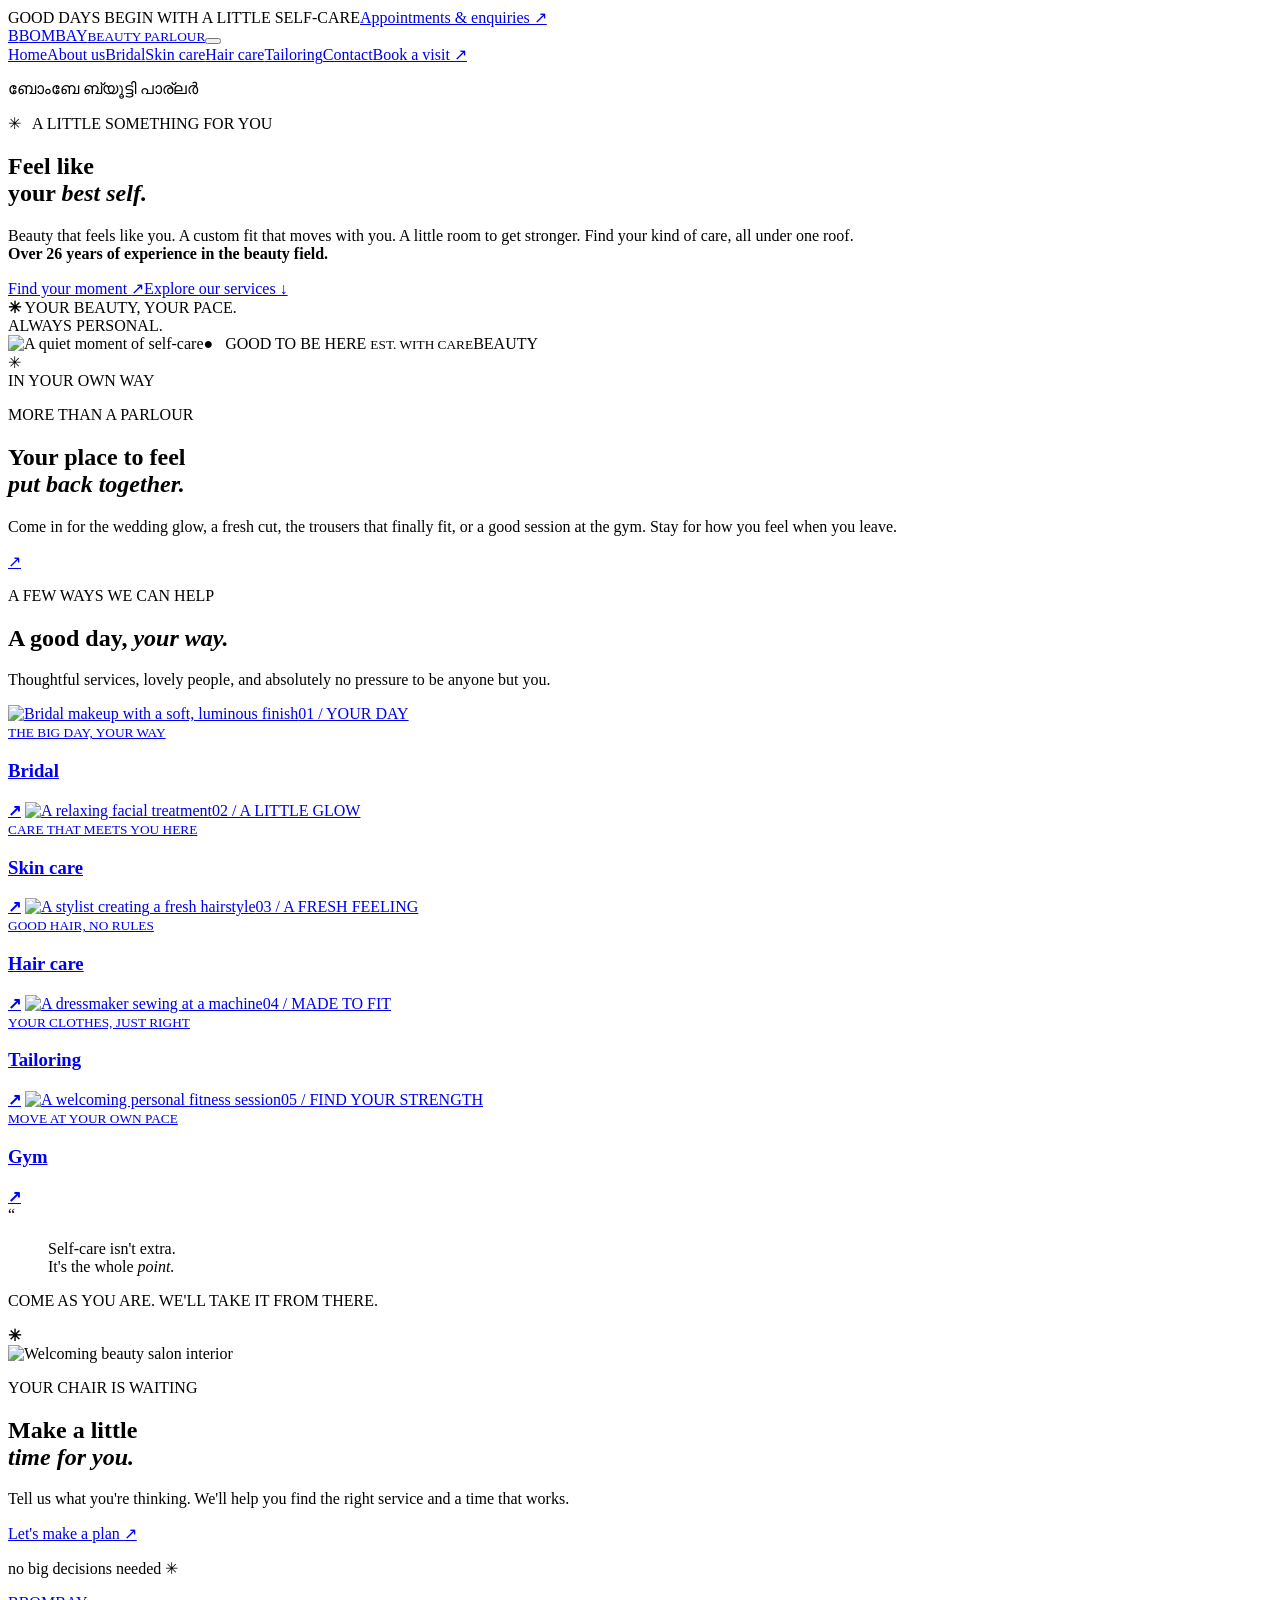
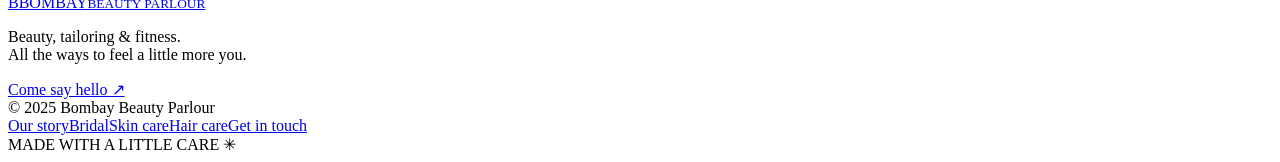
==== index.html @ 86fa7dbe "Add core Bombay Beauty Parlour pages" ====
<!doctype html>
<html lang="en">
<head>
<meta charset="utf-8"><meta name="viewport" content="width=device-width,initial-scale=1"><meta name="theme-color" content="#f8f5ef"><meta name="description" content="Beauty that feels like you, a custom fit, and room to get stronger. Discover Bombay Beauty Parlour.">
<title>Bombay Beauty Parlour | Beauty, Tailoring & Fitness</title><link rel="preconnect" href="https://fonts.googleapis.com"><link rel="preconnect" href="https://fonts.gstatic.com" crossorigin><link href="https://fonts.googleapis.com/css2?family=DM+Sans:wght@400;500;600;700&family=Playfair+Display:ital,wght@0,500;0,600;1,500&display=swap" rel="stylesheet"><link rel="stylesheet" href="styles.css"><script src="script.js" defer></script>
</head>
<body>
<div class="announcement"><span>GOOD DAYS BEGIN WITH A LITTLE SELF-CARE</span><a href="contact.html">Appointments & enquiries ↗</a></div>
<header class="header"><a class="brand" href="index.html"><span class="brand-symbol">B</span><span>BOMBAY<small>BEAUTY PARLOUR</small></span></a><button class="menu-toggle" aria-label="Open navigation" aria-expanded="false"><i></i><i></i></button><nav class="nav"><a class="active" href="index.html">Home</a><a href="about.html">About us</a><a href="bridal.html">Bridal</a><a href="skincare.html">Skin care</a><a href="haircare.html">Hair care</a><a href="tailoring.html">Tailoring</a><a href="contact.html">Contact</a><a class="nav-book" href="contact.html">Book a visit ↗</a></nav></header>
<main>
<p class="home-malayalam-brand">ബോംബേ ബ്യൂട്ടി പാര്ലർ</p>
<section class="hero"><div class="hero-copy"><p class="eyebrow">✳ &nbsp; A LITTLE SOMETHING FOR YOU</p><h1>Feel like<br>your <em>best self.</em></h1><p class="body-copy">Beauty that feels like you. A custom fit that moves with you. A little room to get stronger. Find your kind of care, all under one roof.<br><strong>Over 26 years of experience in the beauty field.</strong></p><div class="actions"><a class="button" href="contact.html">Find your moment <span>↗</span></a><a class="underlink" href="#services">Explore our services ↓</a></div><div class="hero-note"><b>✳</b> YOUR BEAUTY, YOUR PACE.<br><span>ALWAYS PERSONAL.</span></div></div><div class="hero-photo"><img src="https://images.pexels.com/photos/3760854/pexels-photo-3760854.jpeg?auto=compress&cs=tinysrgb&w=1400" alt="A quiet moment of self-care"><span class="photo-label">● &nbsp; GOOD TO BE HERE <small>EST. WITH CARE</small></span><span class="photo-stamp">BEAUTY<br>✳<br>IN YOUR OWN WAY</span></div></section>
<section class="intro"><div><p class="eyebrow">MORE THAN A PARLOUR</p><h2>Your place to feel<br><em>put back together.</em></h2></div><p>Come in for the wedding glow, a fresh cut, the trousers that finally fit, or a good session at the gym. Stay for how you feel when you leave.</p><a class="round-link" href="about.html" aria-label="Read about us">↗</a></section>
<section class="services wrap" id="services"><div class="section-title"><div><p class="eyebrow">A FEW WAYS WE CAN HELP</p><h2>A good day, <em>your way.</em></h2></div><p>Thoughtful services, lovely people, and absolutely no pressure to be anyone but you.</p></div><div class="service-grid">
<a class="service-card wide" href="bridal.html"><img src="https://images.pexels.com/photos/3014856/pexels-photo-3014856.jpeg?auto=compress&cs=tinysrgb&w=900" alt="Bridal makeup with a soft, luminous finish" loading="lazy"><span class="number">01 / YOUR DAY</span><div><small>THE BIG DAY, YOUR WAY</small><h3>Bridal</h3></div><b>↗</b></a>
<a class="service-card" href="skincare.html"><img src="https://images.pexels.com/photos/3985360/pexels-photo-3985360.jpeg?auto=compress&cs=tinysrgb&w=900" alt="A relaxing facial treatment" loading="lazy"><span class="number">02 / A LITTLE GLOW</span><div><small>CARE THAT MEETS YOU HERE</small><h3>Skin care</h3></div><b>↗</b></a>
<a class="service-card" href="haircare.html"><img src="https://images.pexels.com/photos/3992874/pexels-photo-3992874.jpeg?auto=compress&cs=tinysrgb&w=900" alt="A stylist creating a fresh hairstyle" loading="lazy"><span class="number">03 / A FRESH FEELING</span><div><small>GOOD HAIR, NO RULES</small><h3>Hair care</h3></div><b>↗</b></a>
<a class="service-card wide" href="tailoring.html"><img src="https://images.pexels.com/photos/3738089/pexels-photo-3738089.jpeg?auto=compress&cs=tinysrgb&w=900" alt="A dressmaker sewing at a machine" loading="lazy"><span class="number">04 / MADE TO FIT</span><div><small>YOUR CLOTHES, JUST RIGHT</small><h3>Tailoring</h3></div><b>↗</b></a>
<a class="service-card wide" href="contact.html#gym"><img src="https://images.pexels.com/photos/3764011/pexels-photo-3764011.jpeg?auto=compress&cs=tinysrgb&w=900" alt="A welcoming personal fitness session" loading="lazy"><span class="number">05 / FIND YOUR STRENGTH</span><div><small>MOVE AT YOUR OWN PACE</small><h3>Gym</h3></div><b>↗</b></a>
</div></section>
<section class="quote"><span>“</span><blockquote>Self-care isn't extra.<br>It's the whole <em>point.</em></blockquote><p>COME AS YOU ARE. WE'LL TAKE IT FROM THERE.</p><b>✳</b></section>
<section class="visit wrap"><img src="https://images.pexels.com/photos/3997989/pexels-photo-3997989.jpeg?auto=compress&cs=tinysrgb&w=1100" alt="Welcoming beauty salon interior" loading="lazy"><div><p class="eyebrow">YOUR CHAIR IS WAITING</p><h2>Make a little<br><em>time for you.</em></h2><p>Tell us what you're thinking. We'll help you find the right service and a time that works.</p><a class="button" href="contact.html">Let's make a plan <span>↗</span></a><p class="hand-note">no big decisions needed ✳</p></div></section>
</main>
<footer class="footer"><div class="footer-main"><a class="brand footer-brand" href="index.html"><span class="brand-symbol">B</span><span>BOMBAY<small>BEAUTY PARLOUR</small></span></a><p>Beauty, tailoring & fitness.<br>All the ways to feel a little more you.</p><a class="footer-hello" href="contact.html">Come say hello ↗</a></div><div class="footer-bottom"><span>© 2025 Bombay Beauty Parlour</span><div><a href="about.html">Our story</a><a href="bridal.html">Bridal</a><a href="skincare.html">Skin care</a><a href="haircare.html">Hair care</a><a href="contact.html">Get in touch</a></div><span>MADE WITH A LITTLE CARE ✳</span></div></footer>
</body></html>
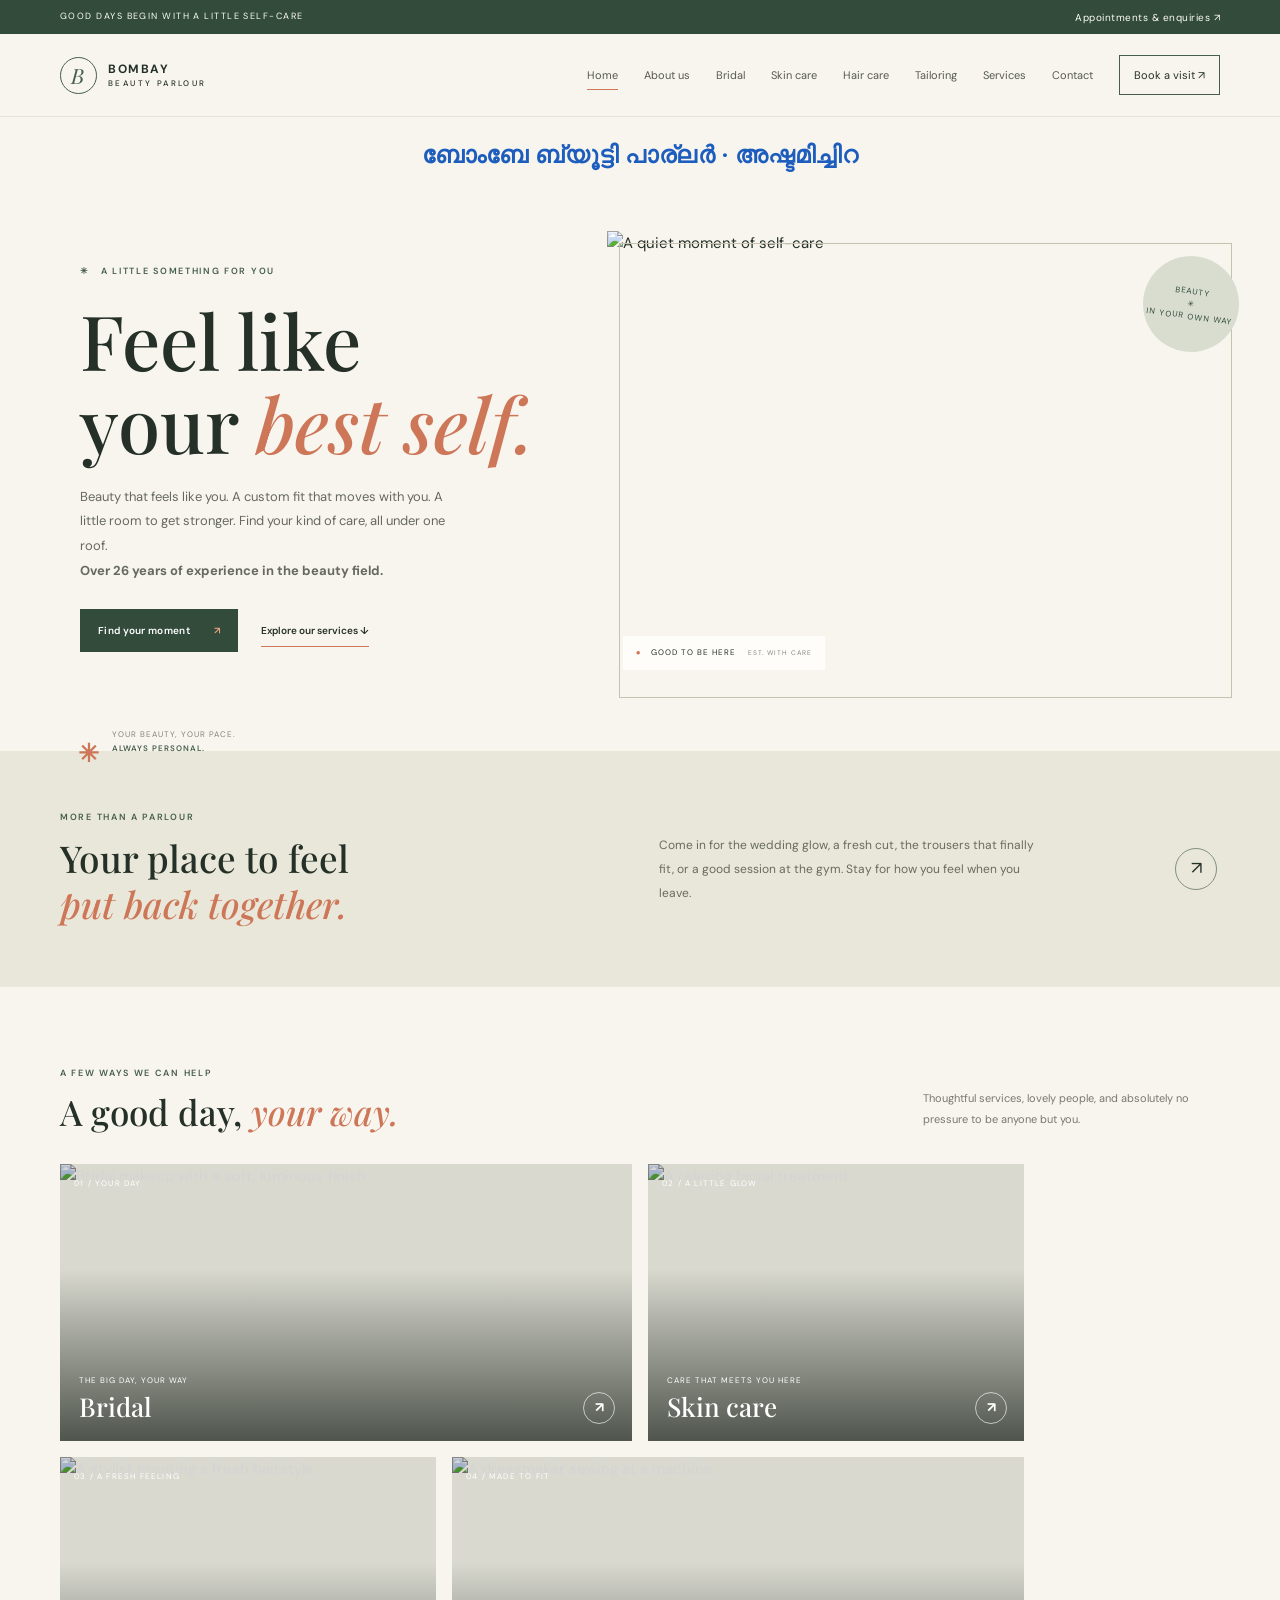
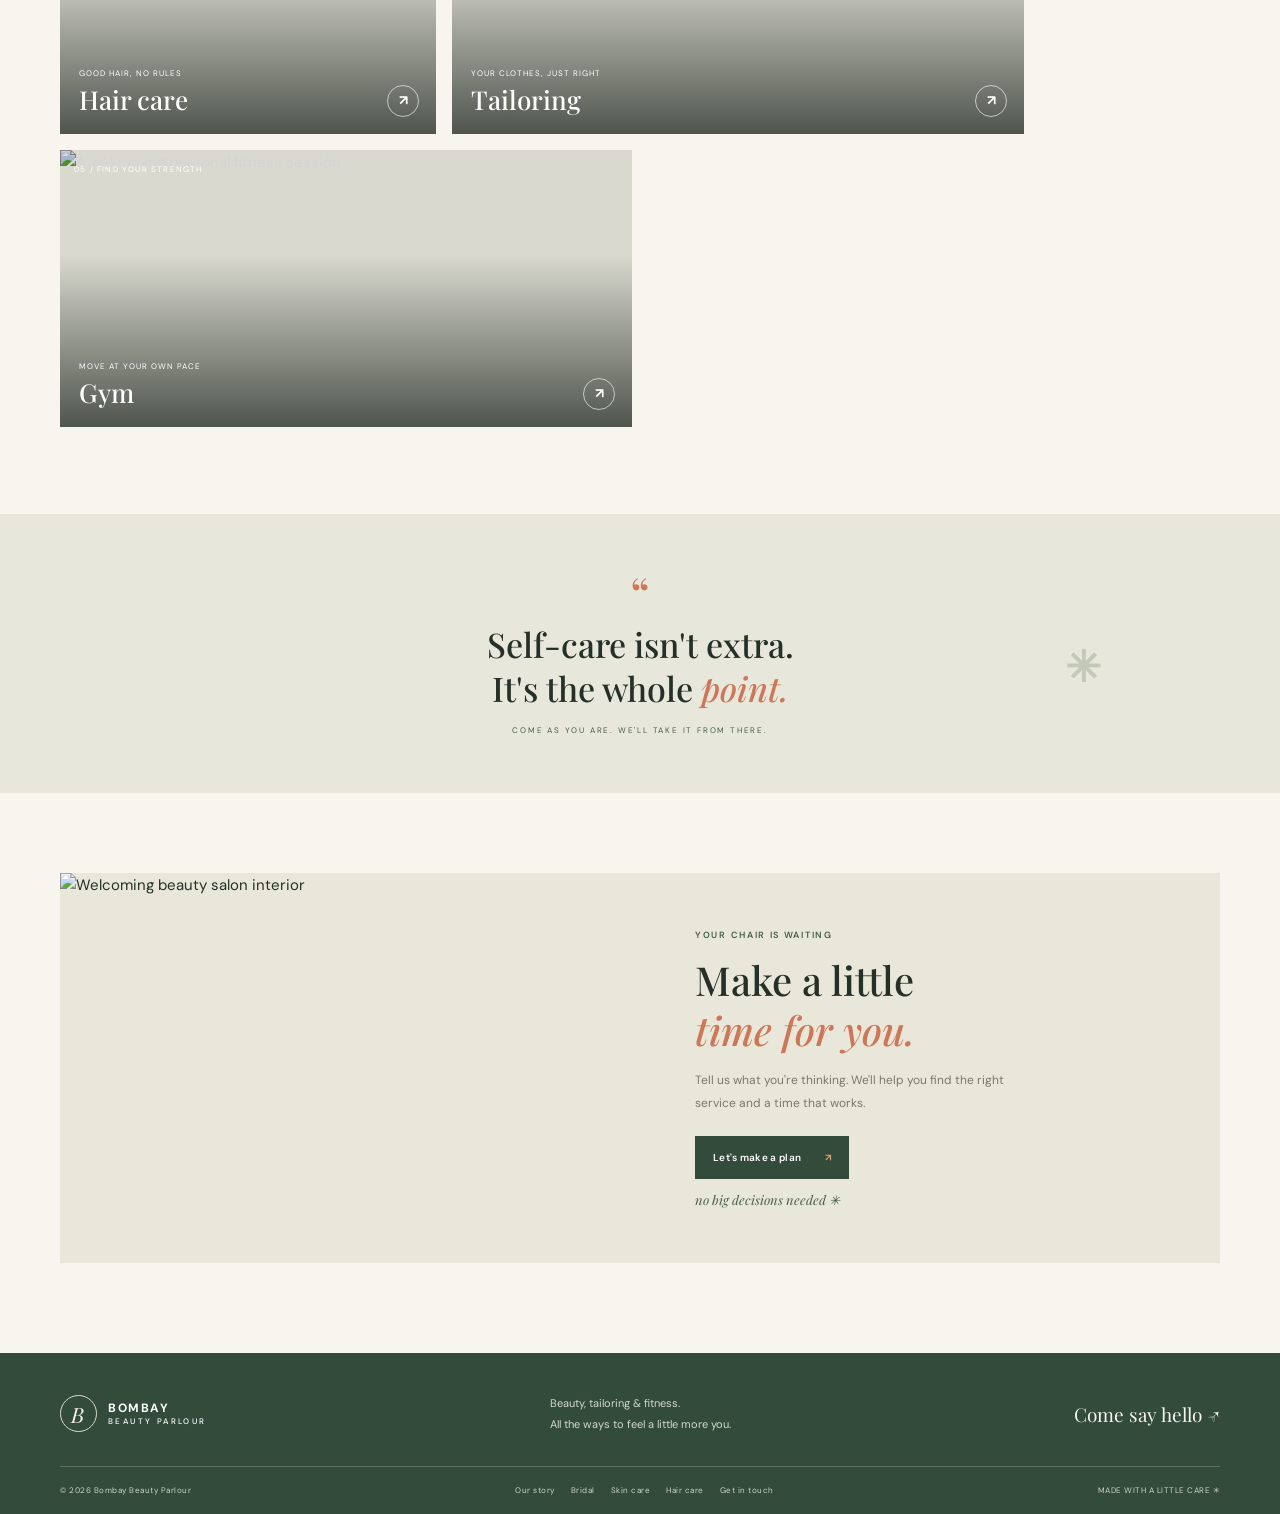
==== commit b77aab81: "Add Ashtamichira to homepage name" ====
--- a/index.html
+++ b/index.html
@@ -8,7 +8,7 @@
 <div class="announcement"><span>GOOD DAYS BEGIN WITH A LITTLE SELF-CARE</span><a href="contact.html">Appointments & enquiries ↗</a></div>
 <header class="header"><a class="brand" href="index.html"><span class="brand-symbol">B</span><span>BOMBAY<small>BEAUTY PARLOUR</small></span></a><button class="menu-toggle" aria-label="Open navigation" aria-expanded="false"><i></i><i></i></button><nav class="nav"><a class="active" href="index.html">Home</a><a href="about.html">About us</a><a href="bridal.html">Bridal</a><a href="skincare.html">Skin care</a><a href="haircare.html">Hair care</a><a href="tailoring.html">Tailoring</a><a href="contact.html">Contact</a><a class="nav-book" href="contact.html">Book a visit ↗</a></nav></header>
 <main>
-<p class="home-malayalam-brand">ബോംബേ ബ്യൂട്ടി പാര്ലർ</p>
+<p class="home-malayalam-brand">ബോംബേ ബ്യൂട്ടി പാര്ലർ · അഷ്ടമിച്ചിറ</p>
 <section class="hero"><div class="hero-copy"><p class="eyebrow">✳ &nbsp; A LITTLE SOMETHING FOR YOU</p><h1>Feel like<br>your <em>best self.</em></h1><p class="body-copy">Beauty that feels like you. A custom fit that moves with you. A little room to get stronger. Find your kind of care, all under one roof.<br><strong>Over 26 years of experience in the beauty field.</strong></p><div class="actions"><a class="button" href="contact.html">Find your moment <span>↗</span></a><a class="underlink" href="#services">Explore our services ↓</a></div><div class="hero-note"><b>✳</b> YOUR BEAUTY, YOUR PACE.<br><span>ALWAYS PERSONAL.</span></div></div><div class="hero-photo"><img src="https://images.pexels.com/photos/3760854/pexels-photo-3760854.jpeg?auto=compress&cs=tinysrgb&w=1400" alt="A quiet moment of self-care"><span class="photo-label">● &nbsp; GOOD TO BE HERE <small>EST. WITH CARE</small></span><span class="photo-stamp">BEAUTY<br>✳<br>IN YOUR OWN WAY</span></div></section>
 <section class="intro"><div><p class="eyebrow">MORE THAN A PARLOUR</p><h2>Your place to feel<br><em>put back together.</em></h2></div><p>Come in for the wedding glow, a fresh cut, the trousers that finally fit, or a good session at the gym. Stay for how you feel when you leave.</p><a class="round-link" href="about.html" aria-label="Read about us">↗</a></section>
 <section class="services wrap" id="services"><div class="section-title"><div><p class="eyebrow">A FEW WAYS WE CAN HELP</p><h2>A good day, <em>your way.</em></h2></div><p>Thoughtful services, lovely people, and absolutely no pressure to be anyone but you.</p></div><div class="service-grid">
--- a/styles.css
+++ b/styles.css
@@ -0,0 +1 @@
+:root{--paper:#f8f5ef;--white:#fffdf9;--ink:#253128;--muted:#77796e;--green:#465e4c;--deep:#324b3b;--orange:#cd7758;--pale:#e9e7d9;--line:#dedbd1;--serif:"Playfair Display",Georgia,serif;--sans:"DM Sans",Arial,sans-serif;--content:1160px}*{box-sizing:border-box}html{scroll-behavior:smooth}body{margin:0;background:var(--paper);color:var(--ink);font-family:var(--sans);font-size:15px;line-height:1.7}a{color:inherit;text-decoration:none}img{display:block;width:100%;height:100%;object-fit:cover}.announcement{height:34px;padding:0 max(calc((100vw - var(--content))/2),32px);background:var(--deep);color:#fffdf5;display:flex;align-items:center;justify-content:space-between;font-size:9px;letter-spacing:1.45px}.announcement a{font-size:10px;letter-spacing:.5px}.header{height:83px;padding:0 max(calc((100vw - var(--content))/2),32px);display:flex;align-items:center;justify-content:space-between;border-bottom:1px solid rgba(37,49,40,.09);position:relative;z-index:5}.brand{display:flex;align-items:center;gap:11px;font-size:12px;letter-spacing:1.5px;font-weight:700;line-height:1.4}.brand-symbol{width:37px;height:37px;border:1px solid var(--green);border-radius:50%;display:grid;place-items:center;font:italic 21px var(--serif);color:var(--green)}.brand small{display:block;font-size:8px;font-weight:500;letter-spacing:2.4px}.nav{display:flex;align-items:center;gap:26px;font-size:11px}.nav>a:not(.nav-book){position:relative;padding:8px 0;color:#555a51}.nav>a:not(.nav-book):after{content:"";position:absolute;left:0;bottom:2px;width:0;height:1px;background:var(--orange);transition:width .2s}.nav>a:not(.nav-book):hover:after,.nav>a.active:after{width:100%}.nav-book{border:1px solid var(--green);padding:10px 14px;transition:background .2s,color .2s}.nav-book:hover{background:var(--green);color:white}.menu-toggle{display:none}.hero{max-width:var(--content);min-height:570px;margin:auto;padding:55px 0 65px;display:grid;grid-template-columns:.9fr 1.1fr;gap:45px;align-items:center}.hero-copy{padding-left:20px;position:relative}.eyebrow{display:flex;align-items:center;gap:9px;font-size:9px;font-weight:600;letter-spacing:1.7px;color:var(--green);margin:0 0 20px}.hero h1,.page-hero h1,.detail-hero h1{font:500 clamp(53px,6.1vw,76px)/1.08 var(--serif);margin:0 0 21px}.hero h1 em,.page-hero h1 em,.detail-hero h1 em,h2 em{font-weight:500;color:var(--orange)}.body-copy{max-width:365px;color:#666960;font-size:13px;line-height:1.9;margin-bottom:26px}.actions{display:flex;align-items:center;gap:23px}.button{display:inline-flex;align-items:center;justify-content:center;gap:24px;padding:13px 18px;font-size:10px;font-weight:600;letter-spacing:.3px;color:white;background:var(--deep);transition:transform .2s,background .2s;border:0;cursor:pointer}.button:hover{transform:translateY(-2px);background:var(--green)}.button span{color:#e6a17d}.underlink{font-size:10px;font-weight:600;border-bottom:1px solid var(--orange);padding:7px 0}.hero-note{position:absolute;bottom:-103px;left:18px;color:#838478;font-size:8px;letter-spacing:1px;line-height:1.8;padding-left:34px}.hero-note b{position:absolute;left:0;top:4px;font-size:25px;color:var(--orange)}.hero-note span{color:var(--green);font-weight:600}.hero-photo{position:relative;height:455px;min-width:0}.hero-photo:before{content:"";position:absolute;inset:12px -12px -12px 12px;border:1px solid #c5c2af;pointer-events:none;z-index:1}.hero-photo img{object-position:50% 38%}.photo-label{position:absolute;z-index:2;left:16px;bottom:16px;background:var(--white);padding:10px 13px;font-size:8px;letter-spacing:1px}.photo-label:first-letter{color:var(--orange)}.photo-label small{margin-left:9px;color:#88887c}.photo-stamp{width:96px;height:96px;border-radius:50%;position:absolute;right:-19px;top:25px;z-index:2;background:#d8ddd0;color:var(--deep);display:grid;place-content:center;text-align:center;font-size:8px;letter-spacing:1px;line-height:1.55;transform:rotate(8deg)}.intro{padding:59px max(calc((100vw - var(--content))/2),32px);background:var(--pale);display:grid;grid-template-columns:1fr .85fr 45px;align-items:center;gap:42px}.intro .eyebrow{margin-bottom:10px}.intro h2,.section-title h2,.story h2,.visit h2,.contact-info h2,.contact-services h2{font:500 37px/1.25 var(--serif);margin:0}.intro>p{margin:0;color:#686b60;font-size:12px;line-height:2;max-width:380px}.home-malayalam-brand{margin:18px auto 0;padding:0 20px;text-align:center;color:#1d5dbd;font-size:24px;font-weight:700;letter-spacing:.5px}.round-link{width:42px;height:42px;border:1px solid #829083;border-radius:50%;display:grid;place-items:center;font-size:18px;transition:background .2s,color .2s}.round-link:hover{background:var(--green);color:white}.wrap{max-width:var(--content);margin-left:auto;margin-right:auto}.services{padding-top:79px;padding-bottom:87px}.section-title{display:flex;justify-content:space-between;align-items:end;margin-bottom:30px}.section-title .eyebrow{margin-bottom:9px}.section-title h2{font-size:35px}.section-title>p{max-width:290px;font-size:11px;line-height:1.9;color:var(--muted);margin:0 7px 4px 20px}.service-grid{display:grid;grid-template-columns:repeat(6,1fr);gap:16px}.service-card{grid-column:span 2;position:relative;display:block;height:277px;overflow:hidden;background:#d9d9cf;color:white}.service-card.wide{grid-column:span 3}.service-card img{transition:transform .55s;filter:brightness(.83)}.service-card:hover img{transform:scale(1.04)}.service-card:after{content:"";position:absolute;inset:38% 0 0;background:linear-gradient(transparent,rgba(20,29,22,.7))}.service-card .number{position:absolute;left:14px;top:13px;z-index:1;font-size:8px;letter-spacing:1.2px}.service-card>div{position:absolute;left:19px;bottom:17px;z-index:1}.service-card small{font-size:8px;letter-spacing:1px}.service-card h3{font:500 26px/1.25 var(--serif);margin:0}.service-card>b{position:absolute;right:17px;bottom:17px;z-index:1;border:1px solid #ffffffa0;border-radius:50%;width:32px;height:32px;display:grid;place-items:center;font-size:14px;transition:background .2s,color .2s}.service-card:hover>b{background:white;color:var(--ink)}.quote{min-height:279px;background:#e8e7dc;display:flex;align-items:center;justify-content:center;flex-direction:column;text-align:center;position:relative;overflow:hidden}.quote>span{font:48px/1 var(--serif);color:var(--orange)}.quote blockquote{font:500 34px/1.3 var(--serif);margin:5px 0 13px}.quote blockquote em{color:var(--orange)}.quote>p{font-size:8px;letter-spacing:1.8px;color:var(--green);margin:0}.quote>b{position:absolute;right:14%;top:42%;font-size:43px;color:#c4c8b9}.visit{margin-top:80px;margin-bottom:90px;min-height:390px;background:var(--pale);display:grid;grid-template-columns:1fr 1fr}.visit>img{height:100%;min-height:390px}.visit>div{align-self:center;padding:50px 55px}.visit .eyebrow{margin-bottom:12px}.visit h2{font-size:40px}.visit>div>p:not(.eyebrow):not(.hand-note){font-size:12px;line-height:1.9;color:var(--muted);max-width:350px;margin:14px 0 21px}.hand-note{font:italic 13px var(--serif);color:var(--green);margin:12px 0 0}.footer{background:var(--deep);color:#f8f5ef;padding:40px max(calc((100vw - var(--content))/2),32px) 0}.footer-main{display:flex;align-items:center;justify-content:space-between;padding-bottom:32px}.footer-brand{color:white}.footer-brand .brand-symbol{border-color:#d6dbc9;color:#f6f2e9}.footer-main>p{font-size:11px;line-height:1.9;color:#d4d9ce;margin:0}.footer-hello{font:19px var(--serif)}.footer-bottom{min-height:48px;border-top:1px solid #ffffff35;display:flex;align-items:center;justify-content:space-between;font-size:8px;letter-spacing:.5px;color:#d0d5ca}.footer-bottom>div{display:flex;gap:16px}.footer-bottom a:hover{color:#edb494}.page-hero{min-height:320px;padding:60px 20px;text-align:center;display:flex;align-items:center;justify-content:center;flex-direction:column;background:var(--pale)}.page-hero .eyebrow{justify-content:center;margin-bottom:12px}.page-hero h1{font-size:59px;margin-bottom:12px}.page-hero>p:last-child{max-width:460px;font-size:12px;line-height:1.9;color:var(--muted);margin:0}.story{padding-top:80px;padding-bottom:82px;display:grid;grid-template-columns:1.03fr .97fr;gap:76px;align-items:center}.story-photo{height:390px;position:relative}.story-photo>span,.detail-photo>span{position:absolute;left:0;bottom:0;background:var(--white);padding:10px 14px;font-size:8px;letter-spacing:1.1px;color:var(--green)}.story h2{font-size:38px;margin-bottom:16px}.story>div>p:not(.eyebrow){font-size:12px;color:var(--muted);line-height:2;margin-bottom:13px}.story .underlink{display:inline-block;margin-top:9px}.about-blue-text{margin:10px 0 0;color:#1d5dbd;font-size:17px;font-weight:600;line-height:1.8}.values{padding:45px max(calc((100vw - var(--content))/2),32px);background:#e8e7dc;display:grid;grid-template-columns:repeat(3,1fr);gap:40px}.values article>span,.offers article>small{font-size:8px;letter-spacing:1.4px;color:var(--orange)}.values h3,.offers h3{font:500 23px var(--serif);margin:8px 0 5px}.values p,.offers article p{font-size:11px;line-height:1.9;color:#73766d;max-width:290px;margin:0}.detail-hero{max-width:var(--content);min-height:465px;margin:auto;padding:48px 0;display:grid;grid-template-columns:1fr 1fr;gap:64px;align-items:center}.detail-hero>div:first-child{padding-left:18px}.detail-hero h1{font-size:62px;margin-bottom:16px}.detail-hero>div:first-child>p:not(.eyebrow){font-size:12px;line-height:2;color:var(--muted);max-width:380px;margin-bottom:22px}.detail-photo{height:365px;position:relative}.detail-intro{padding:53px 20px 48px;text-align:center;background:var(--pale)}.detail-intro .eyebrow{justify-content:center;margin-bottom:11px}.detail-intro h2,.note-block h2,.wide-photo h2,.hair-quote h2{font:500 34px/1.35 var(--serif);margin:0 0 10px}.detail-intro>p:last-child{max-width:500px;font-size:11px;line-height:2;color:var(--muted);margin:auto}.tailoring-callout{max-width:var(--content);margin:0 auto 16px;padding:0 20px;color:#1d5dbd;font-size:17px;font-weight:600;letter-spacing:.2px;line-height:1.8;text-align:center}.bridal-blue-text{max-width:var(--content);margin:0 auto 10px;padding:0 20px;color:#1d5dbd;font-size:18px;font-weight:600;letter-spacing:.2px;text-align:center}.skincare-blue-text{max-width:var(--content);margin:0 auto 16px;padding:0 20px;color:#1d5dbd;font-size:18px;font-weight:600;letter-spacing:.2px;text-align:center}.hair-blue-text{max-width:var(--content);margin:0 auto 16px;padding:0 20px;color:#1d5dbd;font-size:18px;font-weight:600;letter-spacing:.2px;text-align:center}.offers{padding-top:40px;padding-bottom:47px;display:grid;grid-template-columns:repeat(3,1fr);gap:35px}.offers article{padding:12px 18px 6px 0;border-right:1px solid var(--line)}.offers article:last-child{border:0}.offers h3{margin:8px 0}.note-block{text-align:center;padding:42px 20px 48px;background:#e8e7dc}.note-block>span{font-size:24px;color:var(--orange)}.note-block>.eyebrow{justify-content:center;margin:3px 0 8px}.note-block h2{font-size:30px}.note-block>p:not(.eyebrow){max-width:420px;margin:0 auto 12px;font-size:10px;line-height:1.9;color:var(--muted)}.light-button{background:var(--paper);color:var(--deep)}.wide-photo{max-width:var(--content);height:285px;margin:0 auto 58px;position:relative;overflow:hidden}.wide-photo img{filter:brightness(.68)}.wide-photo>div{position:absolute;left:39px;bottom:29px;color:white}.wide-photo .eyebrow{color:#f7f3e8;margin-bottom:8px}.wide-photo h2{margin-bottom:4px}.wide-photo h2 em,.hair-quote h2 em{color:#f0ad88}.wide-photo>div>p:last-child{font-size:10px;margin:0}.hair-quote{max-width:var(--content);margin:0 auto 60px;display:grid;grid-template-columns:1fr 1fr;min-height:290px;background:var(--pale)}.hair-quote img{min-height:290px}.hair-quote>div{align-self:center;padding:30px 40px}.hair-quote>div>span{font:42px/1 var(--serif);color:var(--orange)}.hair-quote h2{font-size:27px;margin:0 0 9px}.hair-quote p{font-size:10px;color:var(--muted)}.page-cta{background:var(--deep);text-align:center;padding:48px 20px 53px;color:#fffdf8}.page-cta .eyebrow{justify-content:center;color:#d6ddcf;margin-bottom:9px}.page-cta h2{font:500 35px/1.35 var(--serif);margin:0 0 16px}.page-cta h2 em{color:#e4a17c}.contact-hero{min-height:275px}.contact-layout{padding-top:62px;padding-bottom:67px;display:grid;grid-template-columns:.8fr 1.2fr;gap:65px}.contact-info h2{font-size:37px;margin-bottom:11px}.contact-info>p:not(.eyebrow){font-size:11px;line-height:1.9;color:var(--muted);margin-bottom:16px}.contact-detail{padding:12px 0;border-bottom:1px solid var(--line);display:grid;grid-template-columns:1fr auto;gap:2px}.contact-detail>span,.hours>span{font-size:8px;letter-spacing:1.3px;color:var(--green)}.contact-detail>b,.hours>b{font-size:11px;font-weight:500}.contact-detail>i{font-style:normal;color:var(--orange);grid-column:2;grid-row:1/3;align-self:center}.hours{padding-top:16px;display:grid;gap:4px}.hours p{font-size:10px;color:var(--muted);margin:3px 0 0}.contact-visual{position:relative;height:100%;min-height:410px;background:#e7e3d8;overflow:hidden;border:1px solid rgba(37,49,40,.08)}.contact-visual img{height:100%;object-position:center}.photo-caption{position:absolute;left:18px;bottom:18px;background:rgba(255,253,249,.88);padding:10px 14px;display:grid;gap:5px;backdrop-filter:blur(1px)}.photo-caption span{font-size:8px;letter-spacing:1.5px;color:var(--green)}.photo-caption small{font-size:9px;color:var(--muted)}.contact-services{padding:38px 20px 46px;background:#e8e7dc;text-align:center}.contact-services .eyebrow{justify-content:center;margin-bottom:9px}.contact-services h2{font-size:29px;margin-bottom:17px}.contact-services>div{display:flex;justify-content:center;flex-wrap:wrap;gap:9px}.contact-services>div>*{padding:8px 12px;border:1px solid #cbccbf;font-size:9px;color:var(--green)}.contact-services a:hover{background:var(--deep);color:white}@media(max-width:1200px){.wrap,.hero,.detail-hero,.story,.wide-photo,.hair-quote,.visit{margin-left:35px;margin-right:35px}.header,.announcement,.footer,.intro,.values{padding-left:35px;padding-right:35px}.nav{gap:17px}}@media(max-width:900px){.nav{gap:12px;font-size:10px}.nav-book{padding:8px}.hero{min-height:490px;gap:28px}.hero-photo{height:390px}.hero h1{font-size:59px}.hero-note{bottom:-79px}.service-card{height:236px}.story{gap:40px}.detail-hero{gap:34px}.detail-hero h1{font-size:55px}.contact-layout{gap:32px}.footer-bottom>div{gap:10px}}@media(max-width:700px){.announcement{height:31px;padding:0 16px;font-size:7px;letter-spacing:.9px}.announcement a{font-size:9px}.header{height:67px;padding:0 19px}.brand{font-size:11px;gap:9px}.brand-symbol{width:33px;height:33px}.brand small{font-size:7px}.menu-toggle{width:38px;height:38px;border:1px solid var(--line);background:transparent;display:flex;align-items:center;justify-content:center;flex-direction:column;gap:5px}.menu-toggle i{width:15px;height:1px;background:var(--deep)}.nav{display:none;position:absolute;top:67px;left:0;right:0;background:var(--paper);padding:14px 20px 20px;align-items:stretch;gap:0;flex-direction:column;border-bottom:1px solid var(--line);box-shadow:0 10px 20px #232b210f}.nav.open{display:flex}.nav>a:not(.nav-book){padding:10px 0;border-bottom:1px solid #25312812}.nav>a:not(.nav-book):after{display:none}.nav-book{align-self:flex-start;margin-top:12px}.hero{margin:0;padding:35px 20px;display:flex;flex-direction:column;align-items:stretch;gap:26px}.hero-copy{padding:0}.eyebrow{font-size:8px;margin-bottom:16px}.hero h1,.page-hero h1{font-size:53px}.body-copy{font-size:12px}.actions{gap:16px}.hero-note{display:none}.hero-photo{height:325px;margin-right:7px}.hero-photo:before{inset:8px -8px -8px 8px}.photo-stamp{width:78px;height:78px;right:-10px;top:14px;font-size:7px}.photo-label{left:9px;bottom:9px;font-size:7px}.intro{padding:34px 20px;grid-template-columns:1fr 41px;gap:12px 15px}.intro>div{grid-column:1}.intro>p{grid-column:1;grid-row:2;font-size:11px}.intro h2,.section-title h2,.story h2,.visit h2{font-size:30px}.round-link{grid-column:2;grid-row:1;width:39px;height:39px}.wrap{margin-left:20px;margin-right:20px}.services{padding-top:49px;padding-bottom:54px}.section-title{display:block;margin-bottom:19px}.section-title>p{margin:8px 0 0;max-width:350px}.service-grid{grid-template-columns:1fr 1fr;gap:10px}.service-card,.service-card.wide{grid-column:span 1;height:205px}.service-card:last-child{grid-column:1/-1;height:215px}.service-card>div{left:12px;bottom:12px}.service-card h3{font-size:22px}.service-card small,.service-card .number{font-size:7px}.service-card>b{width:27px;height:27px;right:11px;bottom:12px}.quote{min-height:230px;padding:28px 15px}.quote blockquote{font-size:28px}.quote>b{right:5%;font-size:33px}.visit{margin:48px 20px 53px;grid-template-columns:1fr}.visit>img{min-height:230px;height:230px}.visit>div{padding:31px 23px 35px}.visit h2{font-size:36px}.footer{padding:30px 20px 0}.footer-main{align-items:flex-start;gap:14px;flex-wrap:wrap}.footer-main>p{width:100%;order:3}.footer-hello{font-size:15px}.footer-bottom{padding:14px 0;align-items:flex-start;gap:12px;flex-direction:column}.footer-bottom>div{flex-wrap:wrap;gap:5px 14px}.page-hero{min-height:260px;padding:43px 22px}.page-hero h1{font-size:49px}.page-hero>p:last-child{font-size:11px}.story{margin:0 20px;padding:45px 0;grid-template-columns:1fr;gap:27px}.story-photo{height:275px}.story h2{font-size:33px}.values{padding:30px 24px;grid-template-columns:1fr;gap:20px}.values h3{font-size:21px;margin:5px 0}.values p{max-width:430px}.detail-hero{margin:0;padding:35px 20px 39px;grid-template-columns:1fr;gap:23px}.detail-hero>div:first-child{padding:0}.detail-hero h1{font-size:51px}.detail-hero>div:first-child>p:not(.eyebrow){font-size:11px}.detail-photo{height:300px;margin-right:7px}.detail-intro{padding:37px 20px}.detail-intro h2{font-size:29px}.detail-intro>p:last-child{font-size:10px}.offers{padding:24px 21px 30px;grid-template-columns:1fr;gap:0}.offers article{padding:15px 0;border-right:0;border-bottom:1px solid var(--line)}.offers article:last-child{border:0}.offers article p{max-width:450px}.note-block{padding:35px 21px 40px}.page-cta{padding:38px 18px}.page-cta h2{font-size:30px}.wide-photo{height:228px;margin:0 20px 42px}.wide-photo>div{left:18px;right:10px;bottom:19px}.wide-photo h2{font-size:28px}.hair-quote{margin:0 20px 42px;grid-template-columns:1fr}.hair-quote img{height:210px;min-height:210px}.hair-quote>div{padding:19px 22px}.hair-quote h2{font-size:25px}.contact-hero{min-height:235px}.contact-layout{margin:0 20px;padding:36px 0 41px;grid-template-columns:1fr;gap:28px}.contact-info h2{font-size:33px}.contact-form{padding:21px 17px}.form-row{grid-template-columns:1fr;gap:0}.contact-services{padding:31px 15px}.contact-services h2{font-size:25px}}@media(prefers-reduced-motion:reduce){*,*::before,*::after{scroll-behavior:auto!important;transition:none!important}}
